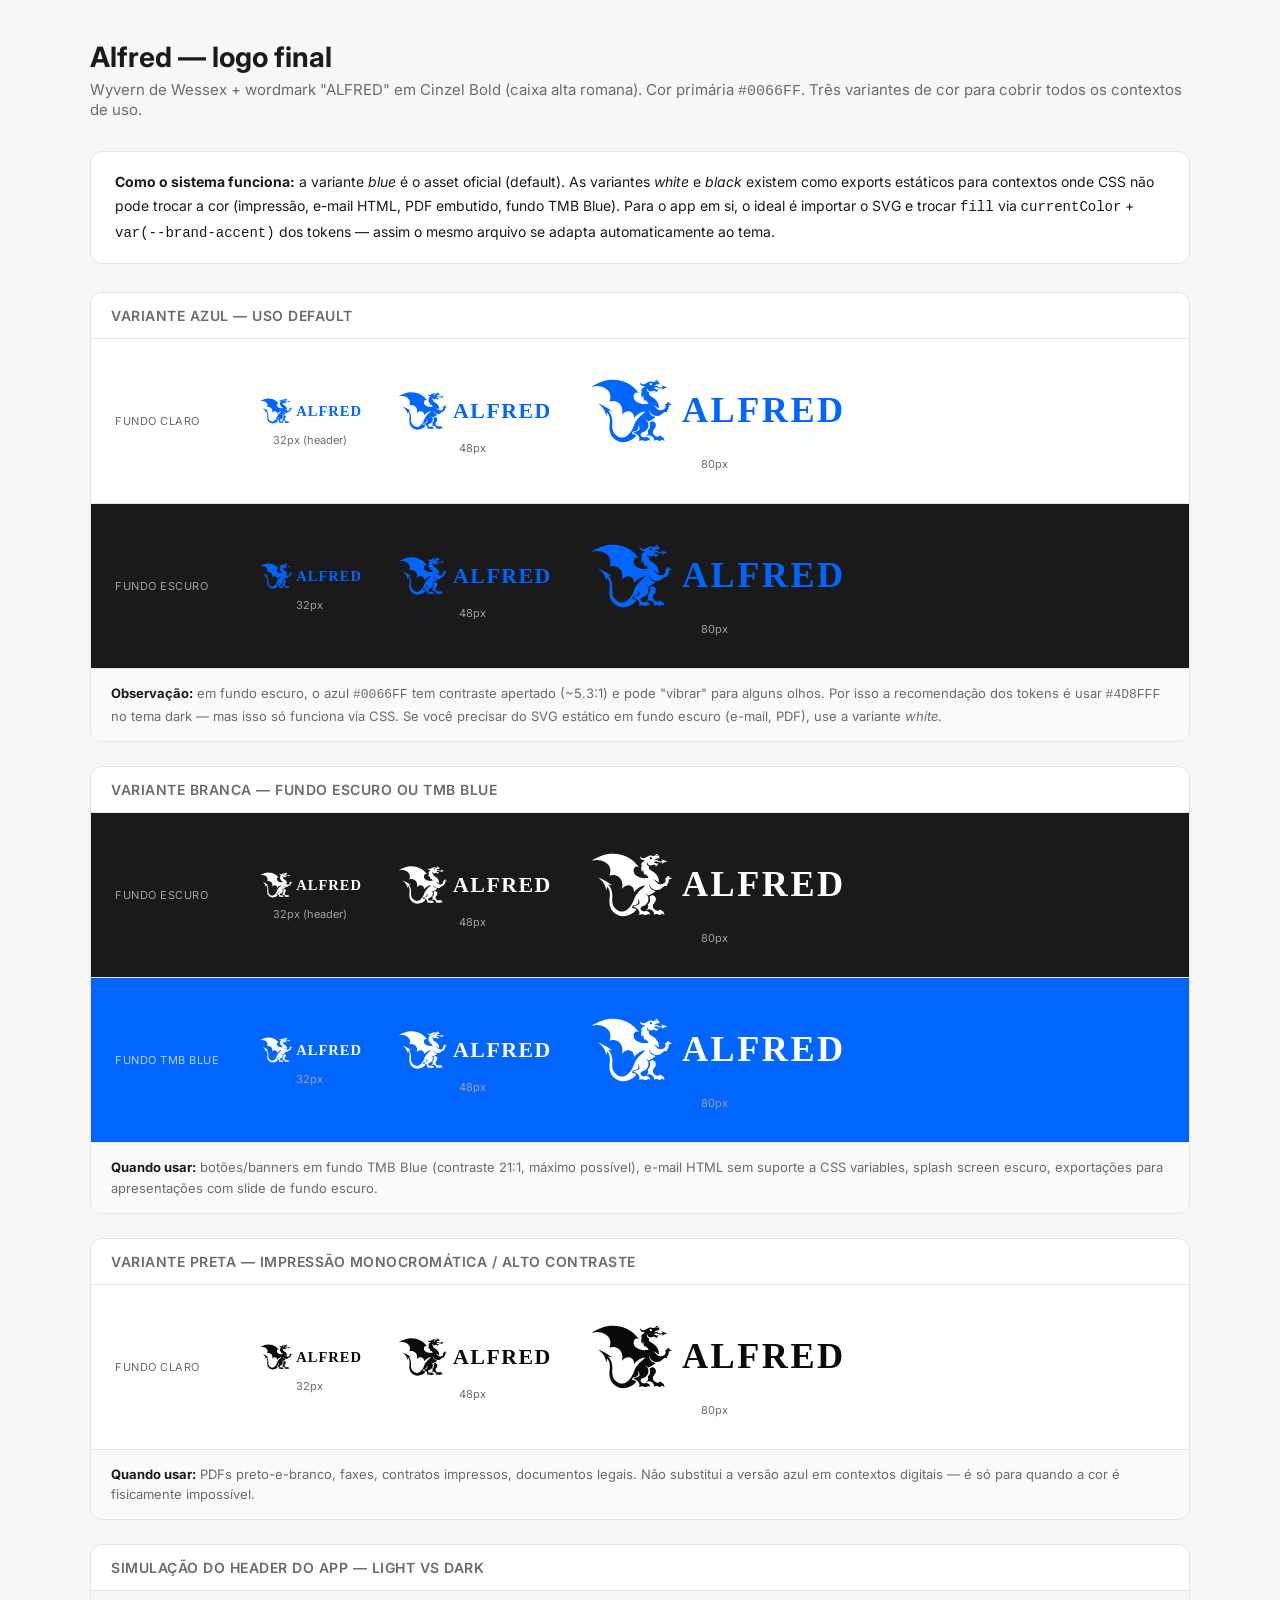
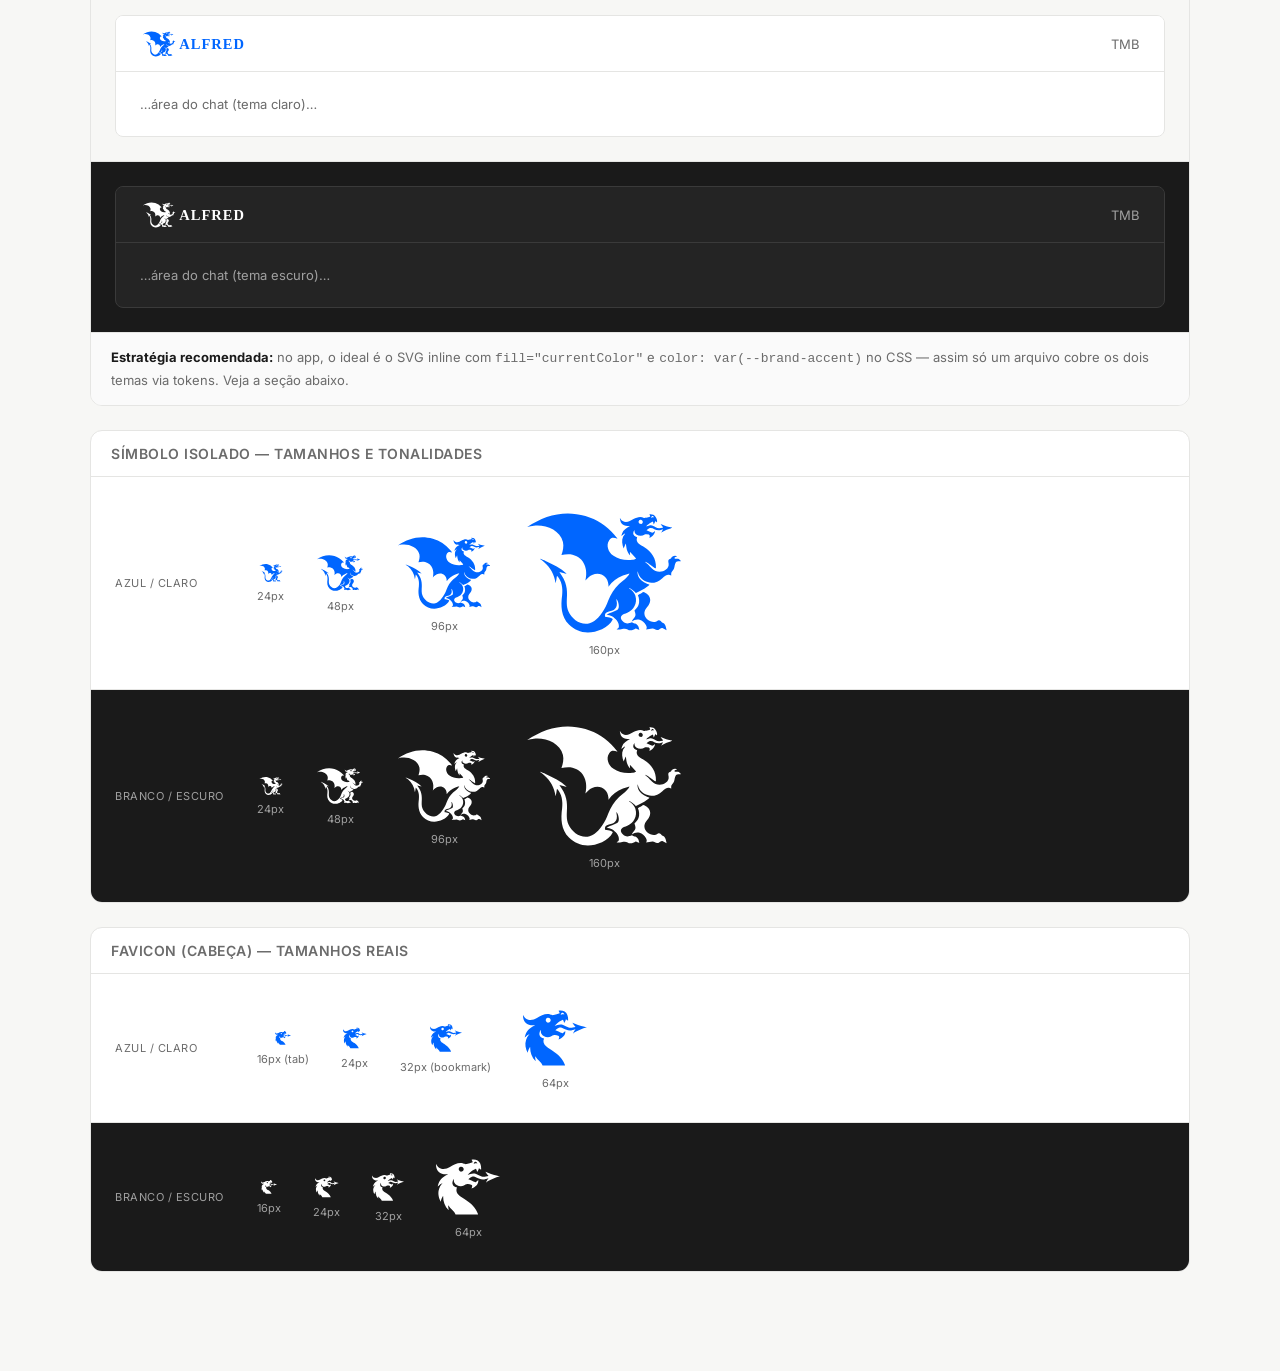
==== design/logo/preview.html @ 56b3f081 "feat(sidebar): histórico de chats persistido em SQLite - Adiciona ui/storage.py com CRUD SQLite (dat" ====
<!DOCTYPE html>
<html lang="pt-BR">
<head>
<meta charset="UTF-8">
<title>Alfred — Logo final (Cinzel)</title>
<link rel="preconnect" href="https://fonts.googleapis.com">
<link rel="preconnect" href="https://fonts.gstatic.com" crossorigin>
<link href="https://fonts.googleapis.com/css2?family=Cinzel:wght@700&family=Inter:wght@400;600;700&display=swap" rel="stylesheet">
<style>
  :root {
    --bg: #F7F7F5; --surface: #FFFFFF; --border: #E5E5E3;
    --text: #1A1A1A; --text-sec: #6B6B6B; --blue: #0066FF;
    --blue-dark: #4D8FFF;
  }
  * { box-sizing: border-box; }
  body { font-family: 'Inter', sans-serif; background: var(--bg); color: var(--text); margin: 0; padding: 40px 24px 80px; }
  .wrap { max-width: 1100px; margin: 0 auto; }
  h1 { font-size: 28px; font-weight: 700; margin: 0 0 6px; }
  .sub { color: var(--text-sec); margin: 0 0 32px; font-size: 15px; }
  .card { border: 1px solid var(--border); border-radius: 12px; background: var(--surface); margin-bottom: 24px; overflow: hidden; }
  .card h3 { font-size: 14px; font-weight: 600; margin: 0; padding: 14px 20px; border-bottom: 1px solid var(--border); text-transform: uppercase; letter-spacing: 0.5px; color: var(--text-sec); }
  .row { display: flex; align-items: center; gap: 32px; padding: 32px 24px; }
  .row + .row { border-top: 1px solid var(--border); }
  .row.dark { background: #1A1A1A; }
  .row.dark .label { color: #A0A0A0; }
  .row.tmbblue { background: #0066FF; }
  .row.tmbblue .label { color: rgba(255,255,255,0.7); }
  .label { font-size: 11px; color: var(--text-sec); text-transform: uppercase; letter-spacing: 0.5px; width: 110px; flex-shrink: 0; }
  .sizes { display: flex; align-items: center; gap: 32px; flex: 1; flex-wrap: wrap; }
  .size-block { display: flex; flex-direction: column; align-items: center; gap: 6px; }
  .size-block span { font-size: 11px; color: var(--text-sec); }
  .row.dark .size-block span, .row.tmbblue .size-block span { color: #A0A0A0; }
  img { display: block; }
  .desc { padding: 14px 20px; font-size: 13px; color: var(--text-sec); background: #FAFAFA; border-top: 1px solid var(--border); line-height: 1.6; }
  .desc strong { color: var(--text); }
  .legend { background: var(--surface); border: 1px solid var(--border); border-radius: 12px; padding: 18px 24px; font-size: 14px; line-height: 1.7; margin-bottom: 28px; }
  .header-sim { display: flex; align-items: center; justify-content: space-between; height: 56px; padding: 0 24px; }
  .header-sim.light { background: #FFFFFF; border-bottom: 1px solid #E5E5E3; }
  .header-sim.dark { background: #242424; border-bottom: 1px solid #3A3A3A; }
  .header-sim .tmb-light { font-size: 13px; color: var(--text-sec); }
  .header-sim .tmb-dark { font-size: 13px; color: #A0A0A0; }
</style>
</head>
<body>
<div class="wrap">
  <h1>Alfred — logo final</h1>
  <p class="sub">Wyvern de Wessex + wordmark "ALFRED" em Cinzel Bold (caixa alta romana). Cor primária <code>#0066FF</code>. Três variantes de cor para cobrir todos os contextos de uso.</p>

  <div class="legend">
    <strong>Como o sistema funciona:</strong> a variante <em>blue</em> é o asset oficial (default). As variantes <em>white</em> e <em>black</em> existem como exports estáticos para contextos onde CSS não pode trocar a cor (impressão, e-mail HTML, PDF embutido, fundo TMB Blue). Para o app em si, o ideal é importar o SVG e trocar <code>fill</code> via <code>currentColor</code> + <code>var(--brand-accent)</code> dos tokens — assim o mesmo arquivo se adapta automaticamente ao tema.
  </div>

  <!-- 01 Variante azul -->
  <div class="card">
    <h3>Variante azul — uso default</h3>
    <div class="row"><span class="label">Fundo claro</span><div class="sizes">
      <div class="size-block"><img src="alfred-lockup-blue.svg" height="32"><span>32px (header)</span></div>
      <div class="size-block"><img src="alfred-lockup-blue.svg" height="48"><span>48px</span></div>
      <div class="size-block"><img src="alfred-lockup-blue.svg" height="80"><span>80px</span></div>
    </div></div>
    <div class="row dark"><span class="label">Fundo escuro</span><div class="sizes">
      <div class="size-block"><img src="alfred-lockup-blue.svg" height="32"><span>32px</span></div>
      <div class="size-block"><img src="alfred-lockup-blue.svg" height="48"><span>48px</span></div>
      <div class="size-block"><img src="alfred-lockup-blue.svg" height="80"><span>80px</span></div>
    </div></div>
    <div class="desc"><strong>Observação:</strong> em fundo escuro, o azul <code>#0066FF</code> tem contraste apertado (~5.3:1) e pode "vibrar" para alguns olhos. Por isso a recomendação dos tokens é usar <code>#4D8FFF</code> no tema dark — mas isso só funciona via CSS. Se você precisar do SVG estático em fundo escuro (e-mail, PDF), use a variante <em>white</em>.</div>
  </div>

  <!-- 02 Variante branca -->
  <div class="card">
    <h3>Variante branca — fundo escuro ou TMB Blue</h3>
    <div class="row dark"><span class="label">Fundo escuro</span><div class="sizes">
      <div class="size-block"><img src="alfred-lockup-white.svg" height="32"><span>32px (header)</span></div>
      <div class="size-block"><img src="alfred-lockup-white.svg" height="48"><span>48px</span></div>
      <div class="size-block"><img src="alfred-lockup-white.svg" height="80"><span>80px</span></div>
    </div></div>
    <div class="row tmbblue"><span class="label">Fundo TMB Blue</span><div class="sizes">
      <div class="size-block"><img src="alfred-lockup-white.svg" height="32"><span>32px</span></div>
      <div class="size-block"><img src="alfred-lockup-white.svg" height="48"><span>48px</span></div>
      <div class="size-block"><img src="alfred-lockup-white.svg" height="80"><span>80px</span></div>
    </div></div>
    <div class="desc"><strong>Quando usar:</strong> botões/banners em fundo TMB Blue (contraste 21:1, máximo possível), e-mail HTML sem suporte a CSS variables, splash screen escuro, exportações para apresentações com slide de fundo escuro.</div>
  </div>

  <!-- 03 Variante preta -->
  <div class="card">
    <h3>Variante preta — impressão monocromática / alto contraste</h3>
    <div class="row"><span class="label">Fundo claro</span><div class="sizes">
      <div class="size-block"><img src="alfred-lockup-black.svg" height="32"><span>32px</span></div>
      <div class="size-block"><img src="alfred-lockup-black.svg" height="48"><span>48px</span></div>
      <div class="size-block"><img src="alfred-lockup-black.svg" height="80"><span>80px</span></div>
    </div></div>
    <div class="desc"><strong>Quando usar:</strong> PDFs preto-e-branco, faxes, contratos impressos, documentos legais. Não substitui a versão azul em contextos digitais — é só para quando a cor é fisicamente impossível.</div>
  </div>

  <!-- Simulação de header do app -->
  <div class="card">
    <h3>Simulação do header do app — light vs dark</h3>
    <div class="row" style="background:#F7F7F5; padding: 24px;">
      <div style="flex:1; background: white; border-radius: 8px; border: 1px solid #E5E5E3; overflow: hidden;">
        <div class="header-sim light">
          <img src="alfred-lockup-blue.svg" style="height: 32px;">
          <span class="tmb-light">TMB</span>
        </div>
        <div style="padding: 24px; color: #6B6B6B; font-size: 13px;">…área do chat (tema claro)…</div>
      </div>
    </div>
    <div class="row" style="background:#1A1A1A; padding: 24px;">
      <div style="flex:1; background: #242424; border-radius: 8px; border: 1px solid #3A3A3A; overflow: hidden;">
        <div class="header-sim dark">
          <img src="alfred-lockup-white.svg" style="height: 32px;">
          <span class="tmb-dark">TMB</span>
        </div>
        <div style="padding: 24px; color: #A0A0A0; font-size: 13px;">…área do chat (tema escuro)…</div>
      </div>
    </div>
    <div class="desc"><strong>Estratégia recomendada:</strong> no app, o ideal é o SVG inline com <code>fill="currentColor"</code> e <code>color: var(--brand-accent)</code> no CSS — assim só um arquivo cobre os dois temas via tokens. Veja a seção abaixo.</div>
  </div>

  <!-- Símbolos isolados -->
  <div class="card">
    <h3>Símbolo isolado — tamanhos e tonalidades</h3>
    <div class="row"><span class="label">Azul / claro</span><div class="sizes">
      <div class="size-block"><img src="alfred-symbol-blue.svg" width="24" height="20"><span>24px</span></div>
      <div class="size-block"><img src="alfred-symbol-blue.svg" width="48" height="40"><span>48px</span></div>
      <div class="size-block"><img src="alfred-symbol-blue.svg" width="96" height="80"><span>96px</span></div>
      <div class="size-block"><img src="alfred-symbol-blue.svg" width="160" height="128"><span>160px</span></div>
    </div></div>
    <div class="row dark"><span class="label">Branco / escuro</span><div class="sizes">
      <div class="size-block"><img src="alfred-symbol-white.svg" width="24" height="20"><span>24px</span></div>
      <div class="size-block"><img src="alfred-symbol-white.svg" width="48" height="40"><span>48px</span></div>
      <div class="size-block"><img src="alfred-symbol-white.svg" width="96" height="80"><span>96px</span></div>
      <div class="size-block"><img src="alfred-symbol-white.svg" width="160" height="128"><span>160px</span></div>
    </div></div>
  </div>

  <!-- Favicons -->
  <div class="card">
    <h3>Favicon (cabeça) — tamanhos reais</h3>
    <div class="row"><span class="label">Azul / claro</span><div class="sizes">
      <div class="size-block"><img src="alfred-favicon-blue.svg" width="16" height="16"><span>16px (tab)</span></div>
      <div class="size-block"><img src="alfred-favicon-blue.svg" width="24" height="24"><span>24px</span></div>
      <div class="size-block"><img src="alfred-favicon-blue.svg" width="32" height="32"><span>32px (bookmark)</span></div>
      <div class="size-block"><img src="alfred-favicon-blue.svg" width="64" height="64"><span>64px</span></div>
    </div></div>
    <div class="row dark"><span class="label">Branco / escuro</span><div class="sizes">
      <div class="size-block"><img src="alfred-favicon-white.svg" width="16" height="16"><span>16px</span></div>
      <div class="size-block"><img src="alfred-favicon-white.svg" width="24" height="24"><span>24px</span></div>
      <div class="size-block"><img src="alfred-favicon-white.svg" width="32" height="32"><span>32px</span></div>
      <div class="size-block"><img src="alfred-favicon-white.svg" width="64" height="64"><span>64px</span></div>
    </div></div>
  </div>
</div>
</body>
</html>
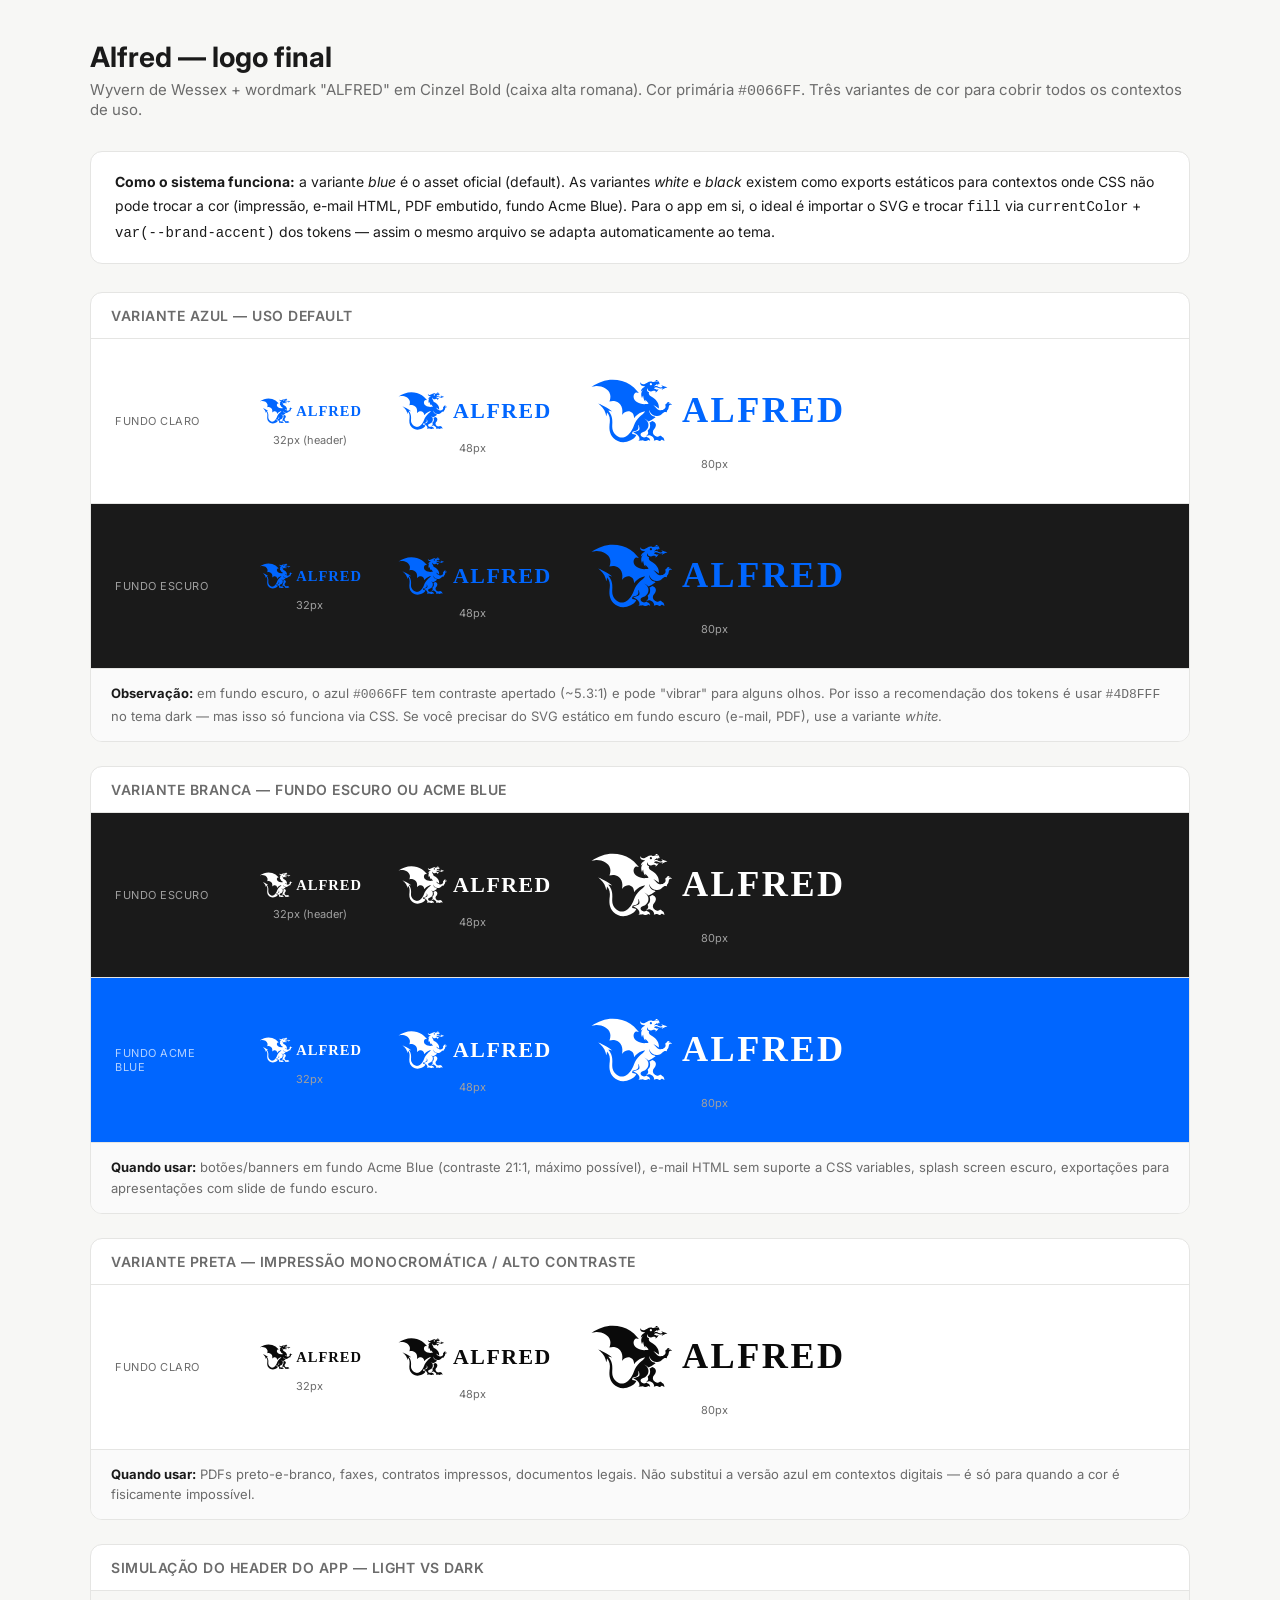
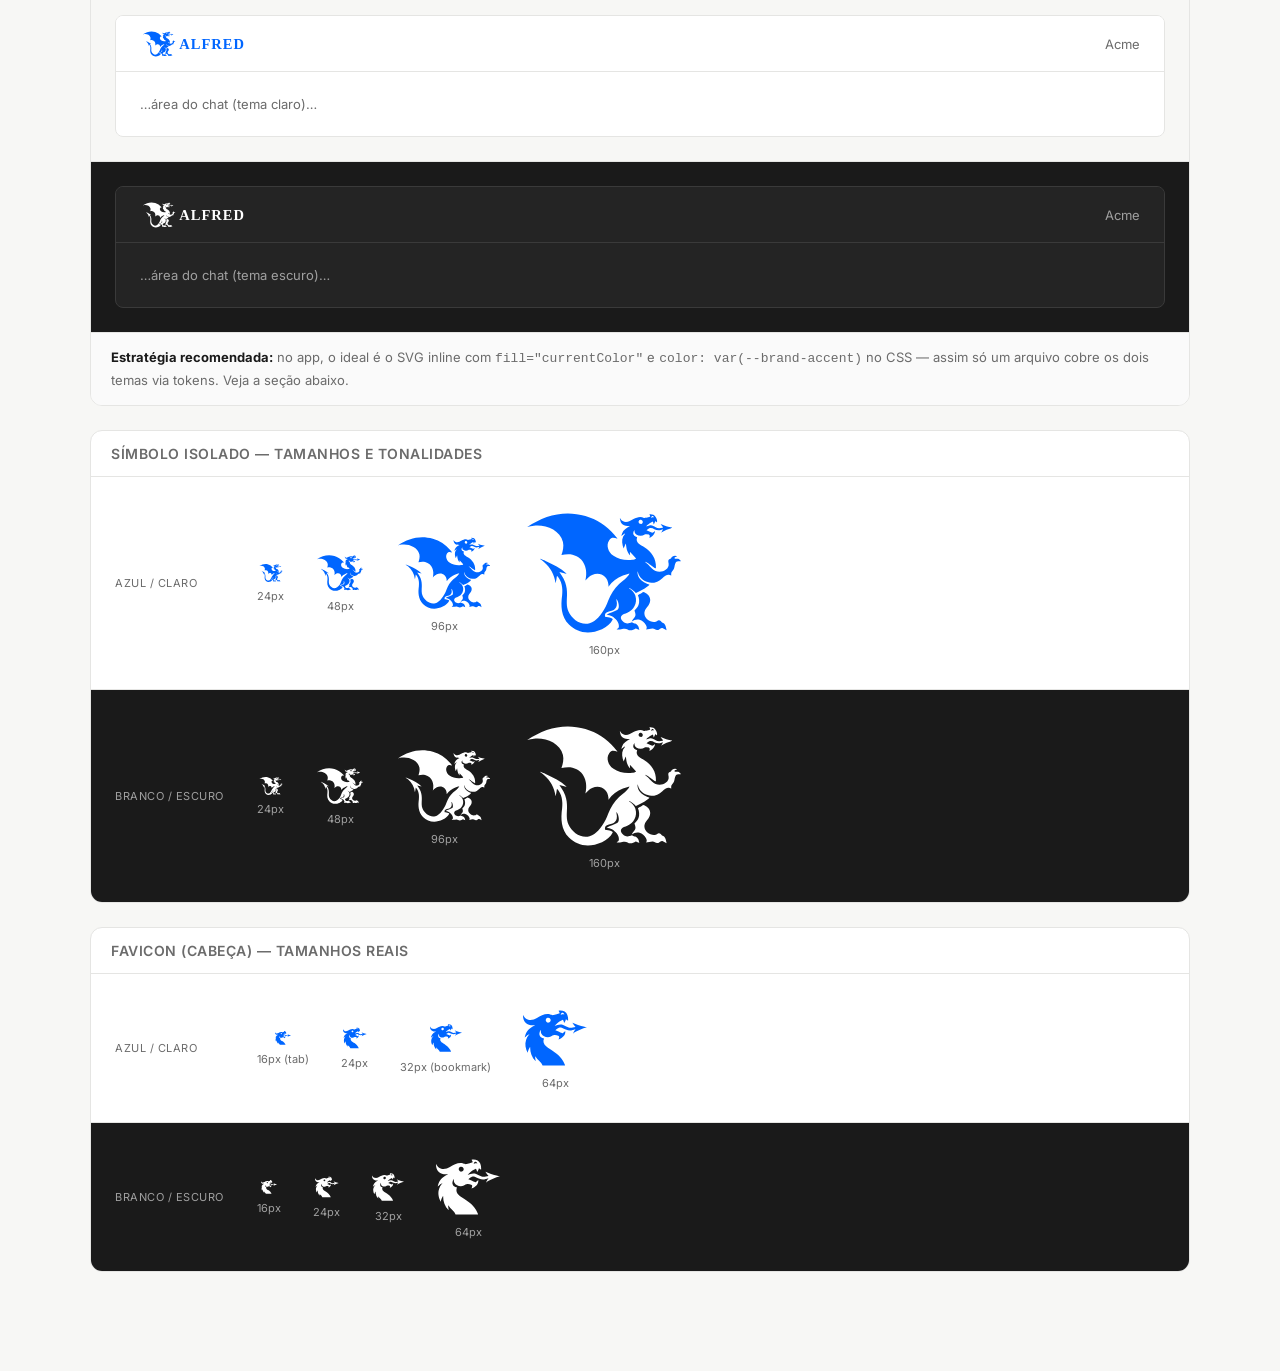
==== commit 48bc2c67: "Alfred — agente de análise comercial (versão pública de portfólio)" ====
--- a/design/logo/preview.html
+++ b/design/logo/preview.html
@@ -23,13 +23,13 @@
   .row + .row { border-top: 1px solid var(--border); }
   .row.dark { background: #1A1A1A; }
   .row.dark .label { color: #A0A0A0; }
-  .row.tmbblue { background: #0066FF; }
-  .row.tmbblue .label { color: rgba(255,255,255,0.7); }
+  .row.acmeblue { background: #0066FF; }
+  .row.acmeblue .label { color: rgba(255,255,255,0.7); }
   .label { font-size: 11px; color: var(--text-sec); text-transform: uppercase; letter-spacing: 0.5px; width: 110px; flex-shrink: 0; }
   .sizes { display: flex; align-items: center; gap: 32px; flex: 1; flex-wrap: wrap; }
   .size-block { display: flex; flex-direction: column; align-items: center; gap: 6px; }
   .size-block span { font-size: 11px; color: var(--text-sec); }
-  .row.dark .size-block span, .row.tmbblue .size-block span { color: #A0A0A0; }
+  .row.dark .size-block span, .row.acmeblue .size-block span { color: #A0A0A0; }
   img { display: block; }
   .desc { padding: 14px 20px; font-size: 13px; color: var(--text-sec); background: #FAFAFA; border-top: 1px solid var(--border); line-height: 1.6; }
   .desc strong { color: var(--text); }
@@ -37,8 +37,8 @@
   .header-sim { display: flex; align-items: center; justify-content: space-between; height: 56px; padding: 0 24px; }
   .header-sim.light { background: #FFFFFF; border-bottom: 1px solid #E5E5E3; }
   .header-sim.dark { background: #242424; border-bottom: 1px solid #3A3A3A; }
-  .header-sim .tmb-light { font-size: 13px; color: var(--text-sec); }
-  .header-sim .tmb-dark { font-size: 13px; color: #A0A0A0; }
+  .header-sim .acme-light { font-size: 13px; color: var(--text-sec); }
+  .header-sim .acme-dark { font-size: 13px; color: #A0A0A0; }
 </style>
 </head>
 <body>
@@ -47,7 +47,7 @@
   <p class="sub">Wyvern de Wessex + wordmark "ALFRED" em Cinzel Bold (caixa alta romana). Cor primária <code>#0066FF</code>. Três variantes de cor para cobrir todos os contextos de uso.</p>
 
   <div class="legend">
-    <strong>Como o sistema funciona:</strong> a variante <em>blue</em> é o asset oficial (default). As variantes <em>white</em> e <em>black</em> existem como exports estáticos para contextos onde CSS não pode trocar a cor (impressão, e-mail HTML, PDF embutido, fundo TMB Blue). Para o app em si, o ideal é importar o SVG e trocar <code>fill</code> via <code>currentColor</code> + <code>var(--brand-accent)</code> dos tokens — assim o mesmo arquivo se adapta automaticamente ao tema.
+    <strong>Como o sistema funciona:</strong> a variante <em>blue</em> é o asset oficial (default). As variantes <em>white</em> e <em>black</em> existem como exports estáticos para contextos onde CSS não pode trocar a cor (impressão, e-mail HTML, PDF embutido, fundo Acme Blue). Para o app em si, o ideal é importar o SVG e trocar <code>fill</code> via <code>currentColor</code> + <code>var(--brand-accent)</code> dos tokens — assim o mesmo arquivo se adapta automaticamente ao tema.
   </div>
 
   <!-- 01 Variante azul -->
@@ -68,18 +68,18 @@
 
   <!-- 02 Variante branca -->
   <div class="card">
-    <h3>Variante branca — fundo escuro ou TMB Blue</h3>
+    <h3>Variante branca — fundo escuro ou Acme Blue</h3>
     <div class="row dark"><span class="label">Fundo escuro</span><div class="sizes">
       <div class="size-block"><img src="alfred-lockup-white.svg" height="32"><span>32px (header)</span></div>
       <div class="size-block"><img src="alfred-lockup-white.svg" height="48"><span>48px</span></div>
       <div class="size-block"><img src="alfred-lockup-white.svg" height="80"><span>80px</span></div>
     </div></div>
-    <div class="row tmbblue"><span class="label">Fundo TMB Blue</span><div class="sizes">
+    <div class="row acmeblue"><span class="label">Fundo Acme Blue</span><div class="sizes">
       <div class="size-block"><img src="alfred-lockup-white.svg" height="32"><span>32px</span></div>
       <div class="size-block"><img src="alfred-lockup-white.svg" height="48"><span>48px</span></div>
       <div class="size-block"><img src="alfred-lockup-white.svg" height="80"><span>80px</span></div>
     </div></div>
-    <div class="desc"><strong>Quando usar:</strong> botões/banners em fundo TMB Blue (contraste 21:1, máximo possível), e-mail HTML sem suporte a CSS variables, splash screen escuro, exportações para apresentações com slide de fundo escuro.</div>
+    <div class="desc"><strong>Quando usar:</strong> botões/banners em fundo Acme Blue (contraste 21:1, máximo possível), e-mail HTML sem suporte a CSS variables, splash screen escuro, exportações para apresentações com slide de fundo escuro.</div>
   </div>
 
   <!-- 03 Variante preta -->
@@ -100,7 +100,7 @@
       <div style="flex:1; background: white; border-radius: 8px; border: 1px solid #E5E5E3; overflow: hidden;">
         <div class="header-sim light">
           <img src="alfred-lockup-blue.svg" style="height: 32px;">
-          <span class="tmb-light">TMB</span>
+          <span class="acme-light">Acme</span>
         </div>
         <div style="padding: 24px; color: #6B6B6B; font-size: 13px;">…área do chat (tema claro)…</div>
       </div>
@@ -109,7 +109,7 @@
       <div style="flex:1; background: #242424; border-radius: 8px; border: 1px solid #3A3A3A; overflow: hidden;">
         <div class="header-sim dark">
           <img src="alfred-lockup-white.svg" style="height: 32px;">
-          <span class="tmb-dark">TMB</span>
+          <span class="acme-dark">Acme</span>
         </div>
         <div style="padding: 24px; color: #A0A0A0; font-size: 13px;">…área do chat (tema escuro)…</div>
       </div>
